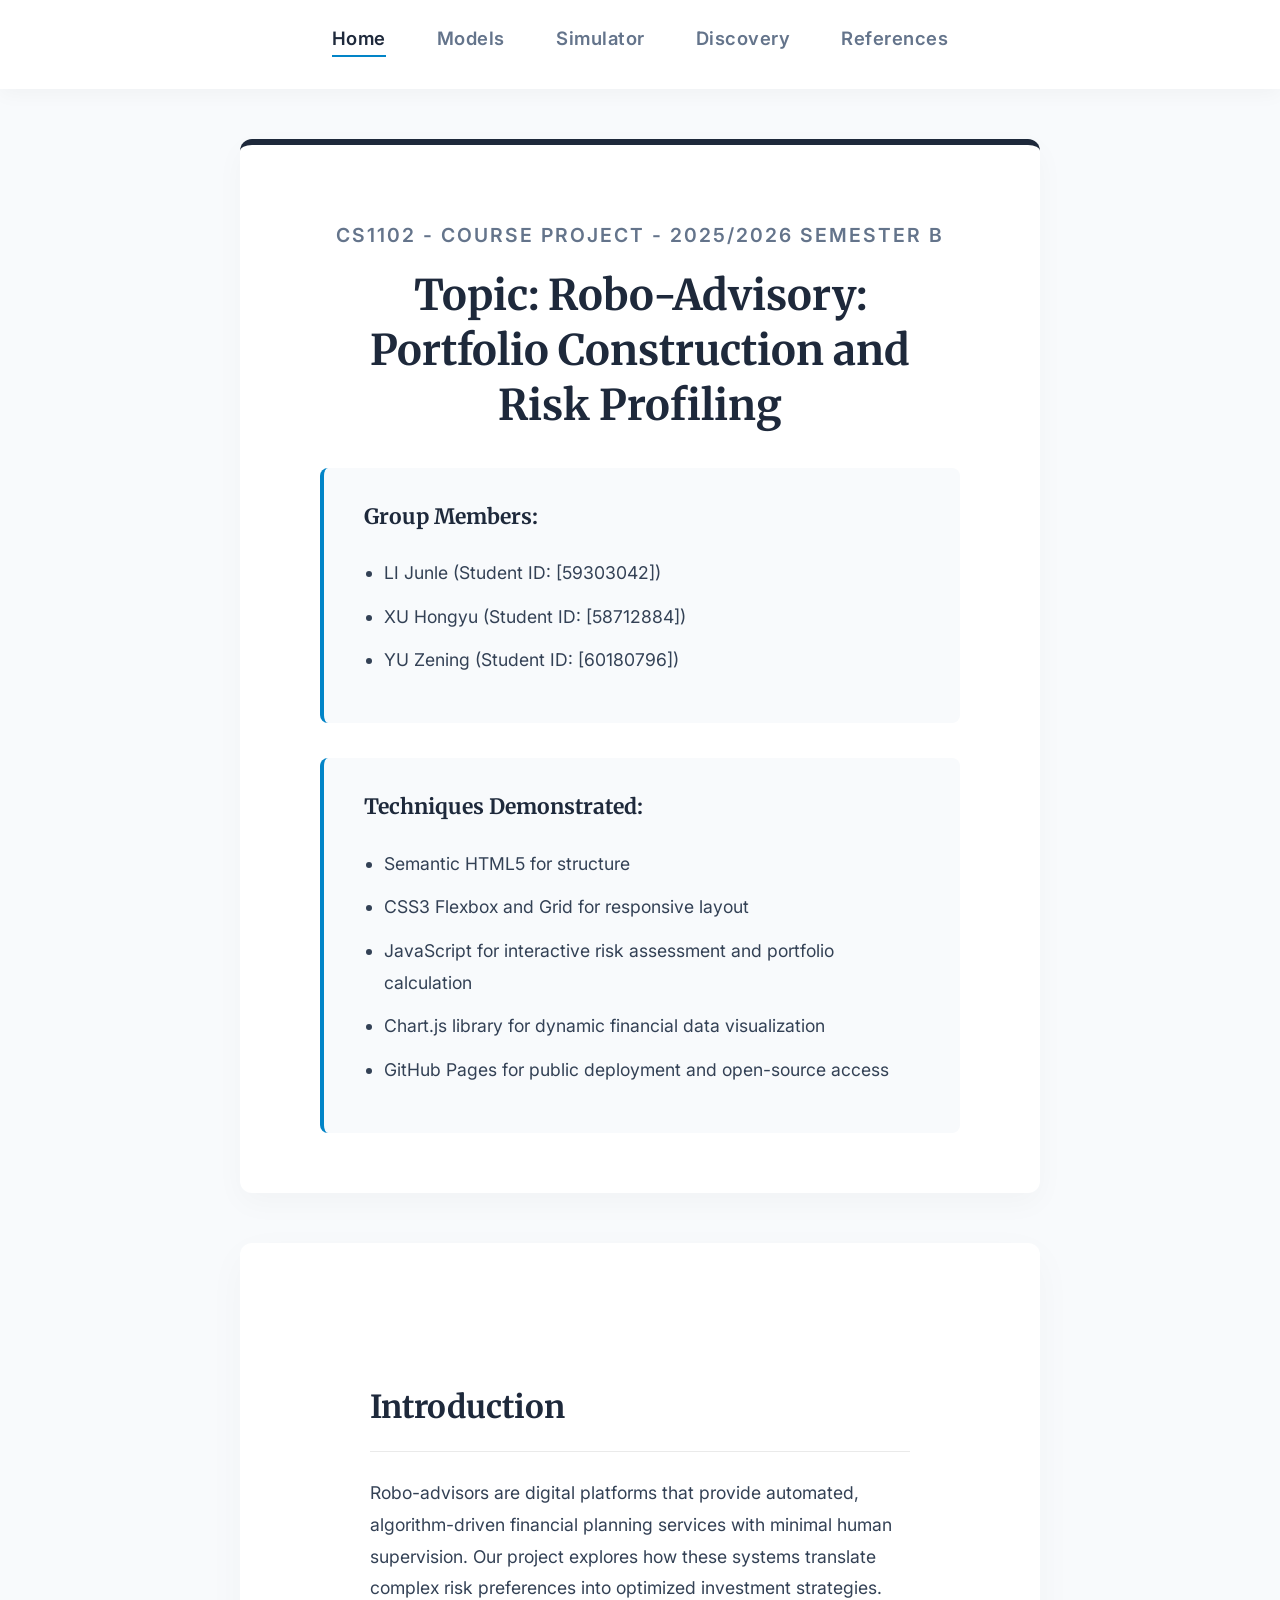
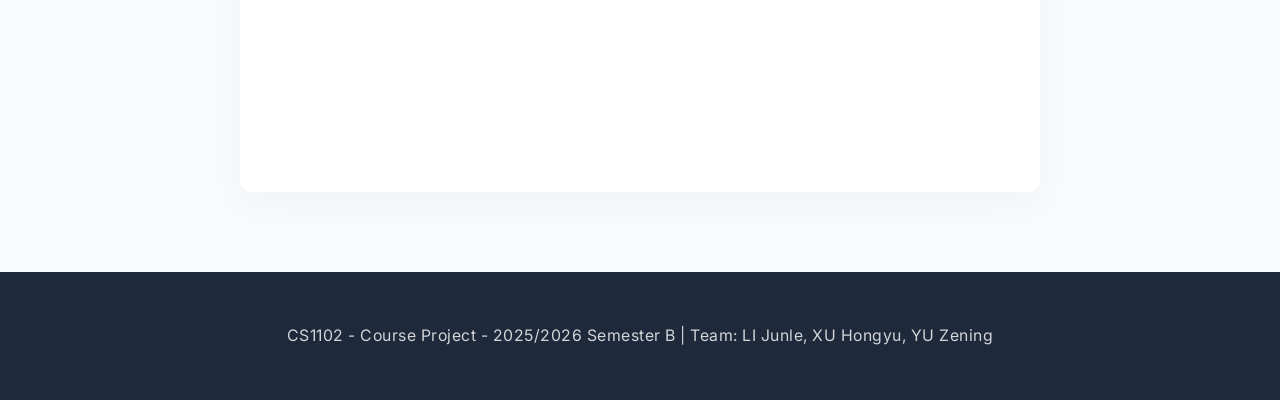
==== 1102-main/index.html @ 6f286159 "Finalized" ====
<!DOCTYPE html>
<html lang="en">
  <head>
    <meta charset="UTF-8" />
    <meta name="viewport" content="width=device-width, initial-scale=1.0" />
    <title>CS1102 Project - Robo-Advisory</title>
    <link rel="stylesheet" href="css/style.css" />
    <link rel="stylesheet" href="css/responsive.css" />
  </head>
  <body>
    <nav>
      <ul>
        <li><a href="index.html" class="active">Home</a></li>
        <li><a href="models.html">Models</a></li>
        <li><a href="simulator.html">Simulator</a></li>
        <li><a href="discovery.html">Discovery</a></li>
        <li><a href="references.html">References</a></li>
      </ul>
    </nav>

    <header>
      <h1>CS1102 - Course Project - 2025/2026 Semester B</h1>
      <h2>Topic: Robo-Advisory: Portfolio Construction and Risk Profiling</h2>

      <div class="group-info">
        <h3>Group Members:</h3>
        <ul>
          <li>LI Junle (Student ID: [59303042])</li>
          <li>XU Hongyu (Student ID: [58712884])</li>
          <li>YU Zening (Student ID: [60180796])</li>
        </ul>
      </div>

      <div class="techniques">
        <h3>Techniques Demonstrated:</h3>
        <ul>
          <li>Semantic HTML5 for structure</li>
          <li>CSS3 Flexbox and Grid for responsive layout</li>
          <li>JavaScript for interactive risk assessment and portfolio calculation</li>
          <li>Chart.js library for dynamic financial data visualization</li>
          <li>GitHub Pages for public deployment and open-source access</li>
        </ul>
      </div>
    </header>

    <main>
      <section id="introduction">
        <h2>Introduction</h2>
        <p>
          Robo-advisors are digital platforms that provide automated, algorithm-driven financial planning services with minimal human supervision. Our project explores how these systems translate complex risk preferences into optimized investment strategies.
        </p>
      </section>
    </main>

    <footer>
      <p>CS1102 - Course Project - 2025/2026 Semester B | Team: LI Junle, XU Hongyu, YU Zening</p>
    </footer>
  </body>
</html>
---- 1102-main/css/style.css ----
@import url("https://fonts.googleapis.com/css2?family=Merriweather:wght@300;400;700&family=Inter:wght@300;400;600&display=swap");

/* =============================================================================
   CS1102 course site — global layout (from course template)
   ============================================================================= */

:root {
  --primary-color: #1e293b;
  --accent-color: #0284c7;
  --bg-body: #f8fafc;
  --bg-card: #ffffff;
  --text-main: #334155;
  --text-muted: #64748b;
  --white: #ffffff;
  --border-light: #e2e8f0;
  --radius-lg: 16px;
  --radius-md: 10px;
  /* Simulator dashboard (mapped to same palette) */
  --sim-elevated: #f1f5f9;
  --sim-accent-soft: rgba(2, 132, 199, 0.12);
  --font-sans: "Inter", system-ui, sans-serif;
  --font-mono: ui-monospace, "Cascadia Code", monospace;
}

*,
*::before,
*::after {
  box-sizing: border-box;
}

html {
  scroll-behavior: smooth;
}

body {
  font-family: var(--font-sans);
  background-color: var(--bg-body);
  color: var(--text-main);
  line-height: 1.8;
  font-size: 1.1em;
  margin: 0;
  padding: 0;
  -webkit-font-smoothing: antialiased;
}

h1,
h2,
h3 {
  font-family: "Merriweather", serif;
  color: var(--primary-color);
  font-weight: 700;
}

nav {
  background-color: var(--white);
  padding: 22px 0;
  box-shadow: 0 4px 20px rgba(0, 0, 0, 0.04);
  position: sticky;
  top: 0;
  z-index: 100;
}

nav ul {
  list-style: none;
  margin: 0;
  padding: 0;
  display: flex;
  flex-wrap: wrap;
  justify-content: center;
  gap: clamp(1rem, 4vw, 60px);
}

nav a {
  color: var(--text-muted);
  text-decoration: none;
  font-weight: 600;
  font-size: 1.05em;
  letter-spacing: 0.5px;
  transition: all 0.3s ease;
  padding-bottom: 6px;
  border-bottom: 2px solid transparent;
}

nav a:hover,
nav a:focus-visible {
  color: var(--primary-color);
  border-bottom: 2px solid var(--accent-color);
  outline: none;
}

nav a.active {
  color: var(--primary-color);
  border-bottom-color: var(--accent-color);
}

header,
main {
  max-width: 800px;
  margin: 50px auto;
  background: var(--white);
  padding: 70px 90px;
  border-radius: 12px;
  box-shadow: 0 12px 40px rgba(0, 0, 0, 0.03);
}

/* Wider main for simulator dashboard (two columns) */
body.page-simulator header,
body.page-simulator main {
  max-width: 1100px;
}

header {
  text-align: center;
  padding: 60px 80px;
  border-top: 6px solid var(--primary-color);
  box-shadow: 0 10px 30px rgba(0, 0, 0, 0.03);
}

header h1 {
  font-size: 1.1em;
  color: var(--text-muted);
  font-family: var(--font-sans);
  text-transform: uppercase;
  letter-spacing: 2px;
  font-weight: 600;
  margin-bottom: 15px;
}

header h2 {
  font-size: 2.4em;
  line-height: 1.3;
  margin-top: 0;
  margin-bottom: 35px;
  color: var(--primary-color);
}

.group-info,
.techniques {
  background-color: var(--bg-body);
  border-left: 4px solid var(--accent-color);
  color: var(--text-main);
  padding: 30px 40px;
  border-radius: 8px;
  text-align: left;
  margin-top: 35px;
}

.group-info h3,
.techniques h3 {
  margin-top: 0;
  font-size: 1.2em;
  color: var(--primary-color);
}

ul {
  padding-left: 20px;
}

li {
  margin-bottom: 12px;
}

section {
  margin-bottom: 60px;
}

section h2 {
  font-size: 1.8em;
  border-bottom: 1px solid #eaeaea;
  padding-bottom: 15px;
  margin-bottom: 25px;
}

section strong {
  color: var(--primary-color);
}

main a {
  color: var(--accent-color);
  font-weight: 600;
}

main a:hover {
  text-decoration: underline;
}

footer {
  text-align: center;
  padding: 50px 20px;
  background-color: var(--primary-color);
  color: rgba(255, 255, 255, 0.8);
  font-size: 0.9em;
  letter-spacing: 0.5px;
  margin-top: 80px;
}

footer p {
  margin: 0;
}

main section {
  padding: 40px;
  border-radius: 12px;
  transition: transform 0.3s ease;
}

main section:nth-child(even) {
  background-color: #f1f5f9;
  border-left: 5px solid var(--primary-color);
}

main section:hover {
  transform: translateY(-3px);
  box-shadow: 0 8px 25px rgba(0, 0, 0, 0.04);
}

.section-img {
  width: 100%;
  max-width: 600px;
  height: auto;
  border-radius: 8px;
  margin: 20px 0;
  box-shadow: 0 4px 15px rgba(0, 0, 0, 0.1);
  display: block;
}

/* =============================================================================
   Simulator — embedded dashboard (questionnaire + allocation chart)
   ============================================================================= */

.simulator-dashboard {
  display: flex;
  flex-direction: column;
  gap: 1.5rem;
}

.simulator-dashboard .card {
  background: var(--bg-card);
  border: 1px solid var(--border-light);
  border-radius: var(--radius-lg);
  box-shadow: 0 8px 32px rgba(30, 41, 59, 0.06);
  padding: 1.75rem 1.75rem 2rem;
}

.simulator-dashboard .card-header h2 {
  font-family: "Merriweather", serif;
  font-size: 1.35rem;
  margin: 0 0 0.5rem;
  border-bottom: none;
  padding-bottom: 0;
}

.simulator-dashboard .card-lead {
  margin: 0;
  color: var(--text-muted);
  font-size: 0.95rem;
}

.profile-form {
  display: flex;
  flex-direction: column;
  gap: 1.5rem;
}

.form-group {
  display: flex;
  flex-direction: column;
  gap: 0.5rem;
}

.form-row {
  display: flex;
  align-items: center;
  justify-content: space-between;
  gap: 1rem;
}

.form-label {
  font-weight: 600;
  font-size: 0.95rem;
  color: var(--text-main);
}

.value-badge {
  font-family: var(--font-mono);
  font-size: 0.95rem;
  font-weight: 500;
  padding: 0.35rem 0.75rem;
  border-radius: 8px;
  background: var(--sim-elevated);
  border: 1px solid var(--border-light);
  min-width: 3rem;
  text-align: center;
  color: var(--accent-color);
}

.value-badge--accent {
  background: var(--sim-accent-soft);
  border-color: rgba(2, 132, 199, 0.35);
}

.range-input {
  -webkit-appearance: none;
  appearance: none;
  width: 100%;
  height: 8px;
  border-radius: 4px;
  background: var(--sim-elevated);
  outline: none;
}

.range-input::-webkit-slider-thumb {
  -webkit-appearance: none;
  appearance: none;
  width: 22px;
  height: 22px;
  border-radius: 50%;
  background: linear-gradient(180deg, #fff, #e2e8f0);
  border: 2px solid var(--accent-color);
  cursor: pointer;
  box-shadow: 0 2px 8px rgba(0, 0, 0, 0.12);
  transition: transform 0.15s ease;
}

.range-input::-webkit-slider-thumb:hover {
  transform: scale(1.08);
}

.range-input::-moz-range-thumb {
  width: 22px;
  height: 22px;
  border-radius: 50%;
  background: linear-gradient(180deg, #fff, #e2e8f0);
  border: 2px solid var(--accent-color);
  cursor: pointer;
}

.range-input--accent::-webkit-slider-thumb {
  border-color: #0369a1;
  box-shadow: 0 0 0 3px var(--sim-accent-soft);
}

.field-hint {
  margin: 0;
  font-size: 0.8rem;
  color: var(--text-muted);
  line-height: 1.45;
}

.risk-scale {
  display: flex;
  justify-content: space-between;
  font-size: 0.75rem;
  color: var(--text-muted);
  margin-top: -0.25rem;
}

.select-input {
  width: 100%;
  padding: 0.75rem 1rem;
  font-family: var(--font-sans);
  font-size: 0.95rem;
  color: var(--text-main);
  background: var(--sim-elevated);
  border: 1px solid var(--border-light);
  border-radius: var(--radius-md);
  cursor: pointer;
  transition: border-color 0.2s, box-shadow 0.2s;
}

.select-input:hover,
.select-input:focus {
  border-color: var(--accent-color);
  outline: none;
  box-shadow: 0 0 0 3px var(--sim-accent-soft);
}

.form-actions {
  padding-top: 0.5rem;
}

.btn {
  display: inline-flex;
  align-items: center;
  justify-content: center;
  gap: 0.5rem;
  padding: 0.85rem 1.5rem;
  font-family: var(--font-sans);
  font-size: 1rem;
  font-weight: 600;
  border: none;
  border-radius: var(--radius-md);
  cursor: pointer;
  transition: transform 0.15s, box-shadow 0.2s;
}

.btn-primary {
  width: 100%;
  color: var(--white);
  background: linear-gradient(135deg, var(--accent-color), #0369a1);
  box-shadow: 0 4px 16px rgba(2, 132, 199, 0.25);
}

.btn-primary:hover {
  transform: translateY(-1px);
  box-shadow: 0 6px 22px rgba(2, 132, 199, 0.3);
}

.btn-primary:active {
  transform: translateY(0);
}

/* Results: stacked vertically — metrics row on top, bar chart below */
.results-stack {
  display: flex;
  flex-direction: column;
  gap: 1.25rem;
}

.metrics-row {
  display: flex;
  gap: 1rem;
}

.metrics-row .metric {
  flex: 1;
  min-width: 0;
}

.metric {
  padding: 1rem 1.25rem;
  background: var(--sim-elevated);
  border-radius: var(--radius-md);
  border: 1px solid var(--border-light);
}

.metric dt {
  margin: 0;
  font-size: 0.72rem;
  text-transform: uppercase;
  letter-spacing: 0.06em;
  color: var(--text-muted);
}

.metric dd {
  margin: 0.3rem 0 0;
  font-size: 1.25rem;
  font-weight: 700;
  font-family: var(--font-mono);
  color: var(--primary-color);
}

.chart-wrap {
  position: relative;
  width: 100%;
  height: 240px;
  min-width: 0;
  padding: 1rem;
  background: var(--sim-elevated);
  border-radius: var(--radius-md);
  border: 1px solid var(--border-light);
}

.chart-wrap canvas {
  display: block;
  width: 100% !important;
  height: 100% !important;
}

.chart-placeholder {
  text-align: center;
  color: var(--text-muted);
  font-size: 0.95rem;
  padding: 2rem 1rem;
}

.chart-wrap.has-chart .chart-placeholder {
  display: none;
}
---- 1102-main/css/responsive.css ----
/* =============================================================================
   Responsive — course nav + simulator dashboard
   ============================================================================= */

@media (max-width: 900px) {
  header,
  main {
    margin-left: 1rem;
    margin-right: 1rem;
    padding: 40px 28px;
  }

  body.page-simulator header,
  body.page-simulator main {
    margin-left: 1rem;
    margin-right: 1rem;
  }
}

@media (min-width: 640px) {
  .btn-primary {
    width: auto;
    min-width: 240px;
  }

  .form-actions {
    display: flex;
    justify-content: flex-start;
  }
}

@media (min-width: 900px) {
  .simulator-dashboard {
    flex-direction: row;
    align-items: flex-start;
  }

  .simulator-dashboard .questionnaire-card {
    flex: 1;
    min-width: 0;
    max-width: 520px;
  }

  .simulator-dashboard .results-card {
    flex: 1.15;
    min-width: 0;
  }
}

@media (max-width: 599px) {
  nav ul {
    gap: 0.75rem 1.25rem;
  }

  .metrics-row {
    flex-direction: column;
  }
}

@media (prefers-reduced-motion: reduce) {
  html {
    scroll-behavior: auto;
  }

  main section,
  .btn-primary,
  .range-input::-webkit-slider-thumb {
    transition: none;
  }

  main section:hover {
    transform: none;
  }
}
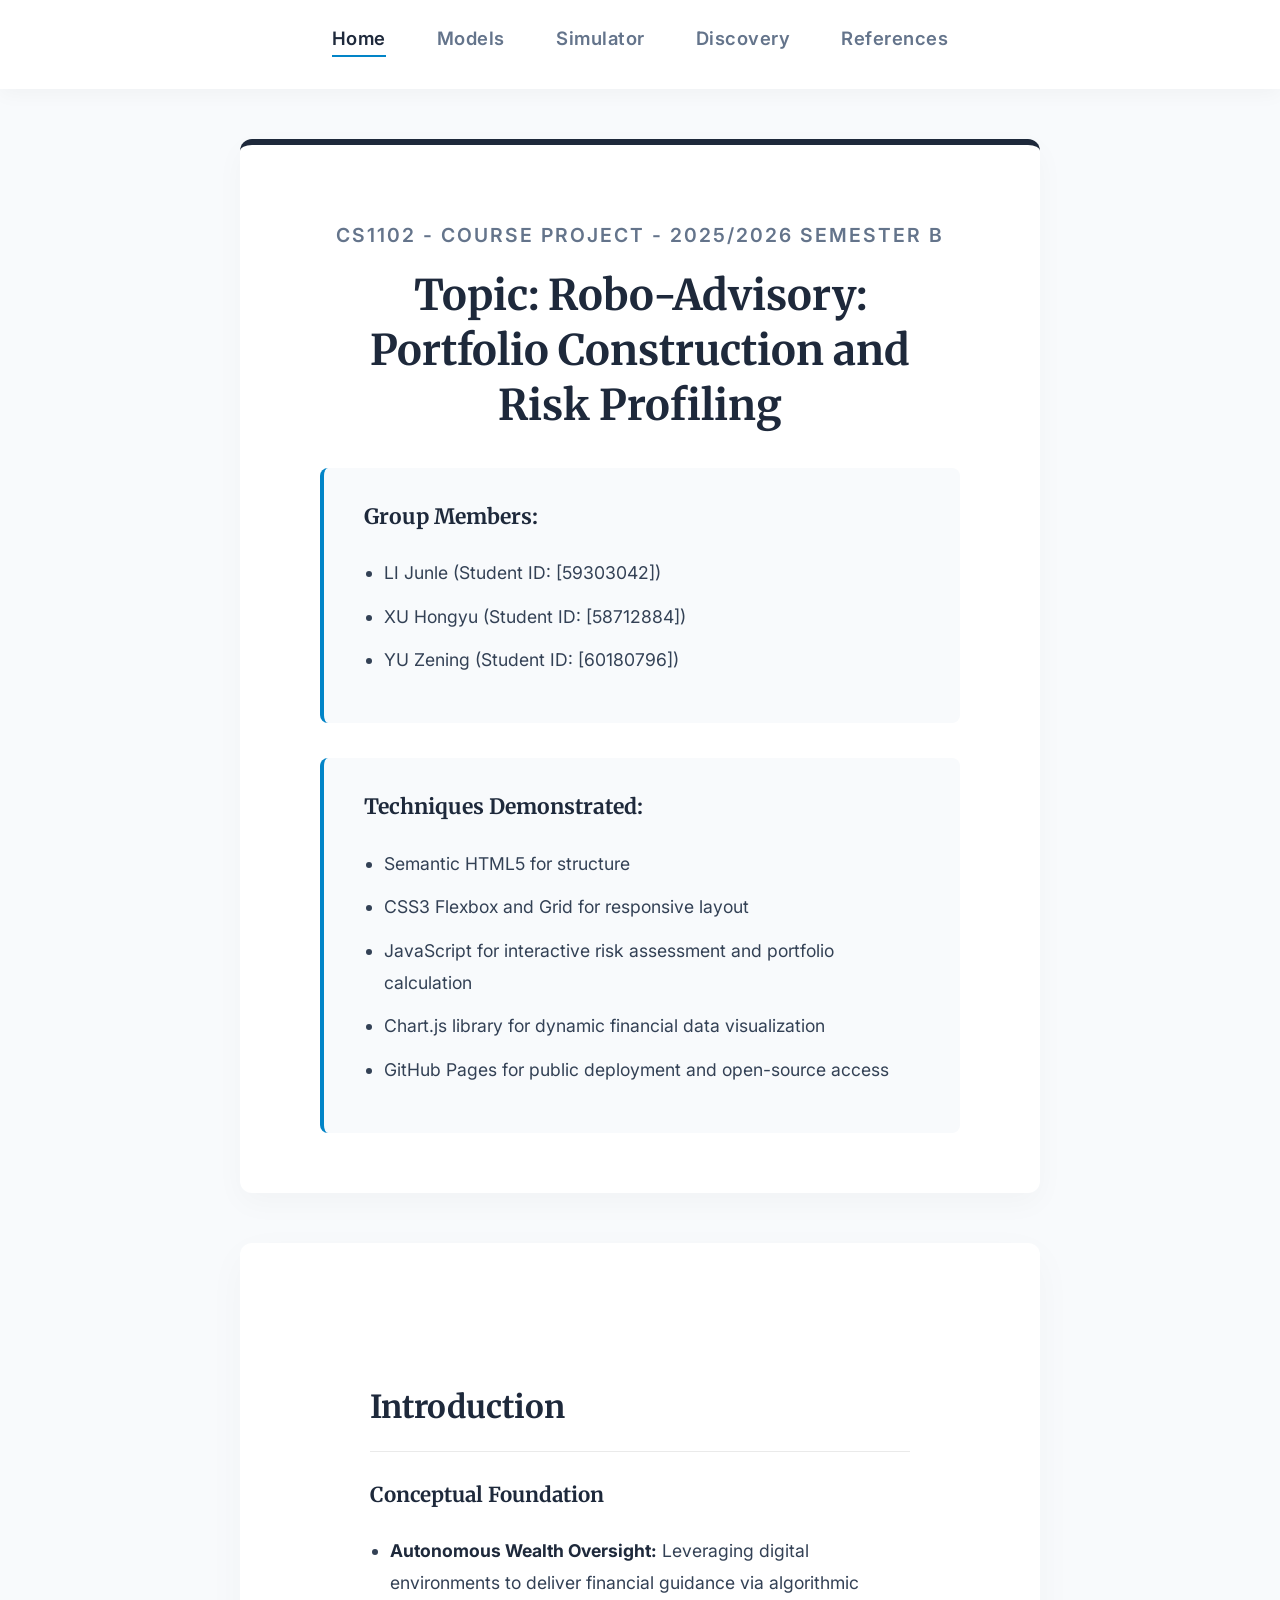
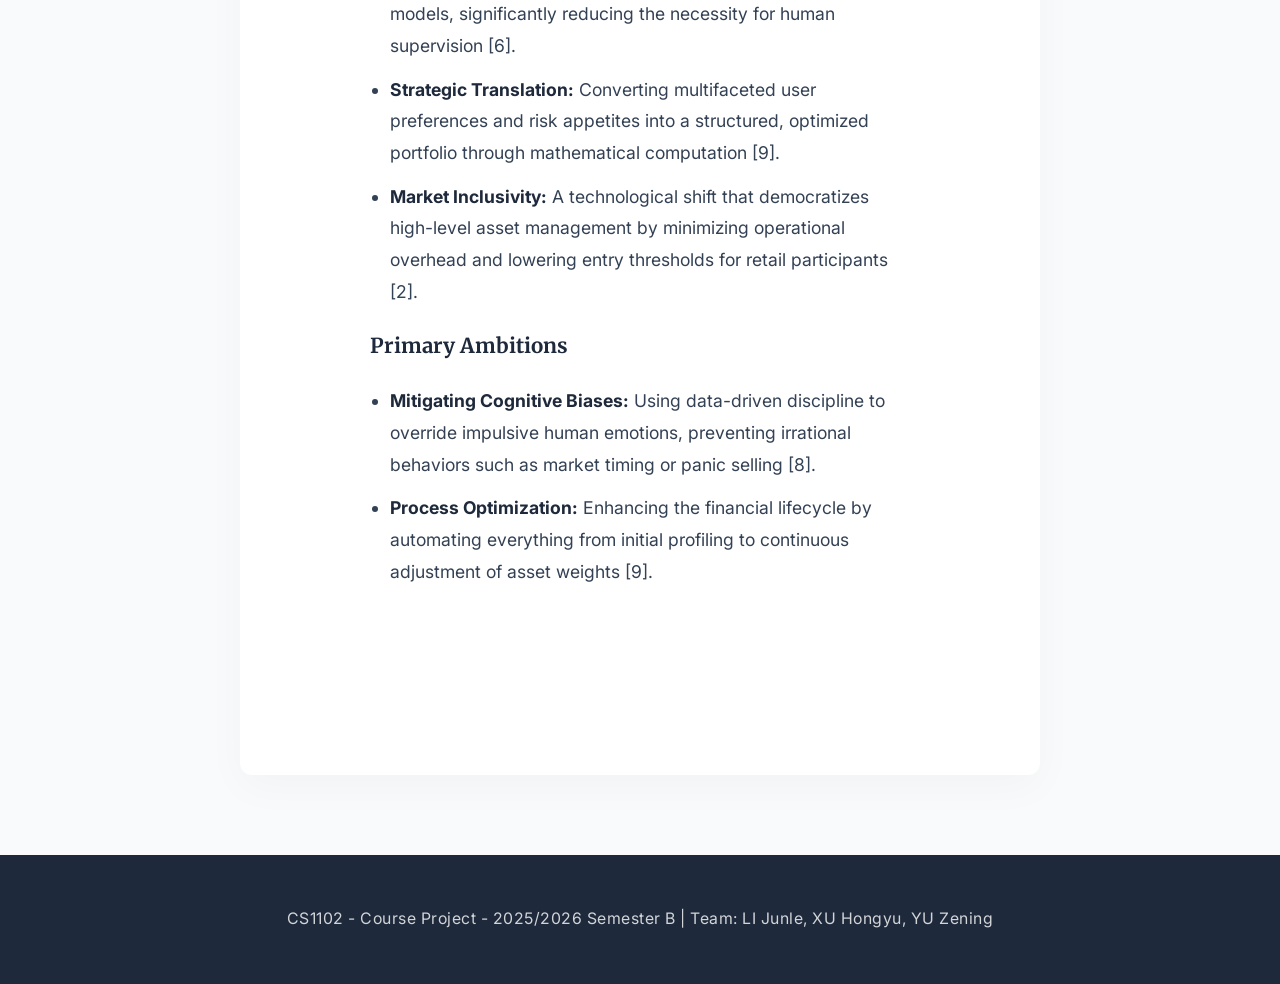
==== commit 5feb4fcb: "1" ====
--- a/1102-main/index.html
+++ b/1102-main/index.html
@@ -46,9 +46,18 @@
     <main>
       <section id="introduction">
         <h2>Introduction</h2>
-        <p>
-          Robo-advisors are digital platforms that provide automated, algorithm-driven financial planning services with minimal human supervision. Our project explores how these systems translate complex risk preferences into optimized investment strategies.
-        </p>
+        <h3>Conceptual Foundation</h3>
+        <ul>
+          <li><strong>Autonomous Wealth Oversight:</strong> Leveraging digital environments to deliver financial guidance via algorithmic models, significantly reducing the necessity for human supervision [6].</li>
+          <li><strong>Strategic Translation:</strong> Converting multifaceted user preferences and risk appetites into a structured, optimized portfolio through mathematical computation [9].</li>
+          <li><strong>Market Inclusivity:</strong> A technological shift that democratizes high-level asset management by minimizing operational overhead and lowering entry thresholds for retail participants [2].</li>
+        </ul>
+
+        <h3>Primary Ambitions</h3>
+        <ul>
+          <li><strong>Mitigating Cognitive Biases:</strong> Using data-driven discipline to override impulsive human emotions, preventing irrational behaviors such as market timing or panic selling [8].</li>
+          <li><strong>Process Optimization:</strong> Enhancing the financial lifecycle by automating everything from initial profiling to continuous adjustment of asset weights [9].</li>
+        </ul>
       </section>
     </main>
 
--- a/1102-main/css/style.css
+++ b/1102-main/css/style.css
@@ -175,6 +175,52 @@
   color: var(--primary-color);
 }
 
+.section-toc ul {
+  columns: 2;
+  column-gap: 2rem;
+  padding-left: 1.2rem;
+}
+
+.section-toc li {
+  break-inside: avoid;
+}
+
+.section-toc a {
+  text-decoration: none;
+}
+
+.section-toc a:hover {
+  text-decoration: underline;
+}
+
+section table {
+  width: 100%;
+  border-collapse: collapse;
+  margin: 12px 0 24px;
+  background: var(--white);
+  border: 1px solid var(--border-light);
+  border-radius: 8px;
+  overflow: hidden;
+  font-size: 0.95rem;
+}
+
+section th,
+section td {
+  border: 1px solid var(--border-light);
+  padding: 10px 12px;
+  text-align: center;
+}
+
+section th {
+  background: #e2e8f0;
+  color: var(--primary-color);
+  font-weight: 700;
+}
+
+section tr:nth-child(even) td {
+  background: #f8fafc;
+}
+
 main a {
   color: var(--accent-color);
   font-weight: 600;
@@ -477,3 +523,55 @@
 .chart-wrap.has-chart .chart-placeholder {
   display: none;
 }
+
+.comparison-section {
+  margin-top: 20px;
+  border-top: 1px solid var(--border-light);
+  padding-top: 20px;
+}
+
+.comparison-section h3 {
+  margin: 0 0 12px;
+  font-size: 1.15rem;
+  text-align: left;
+}
+
+.comparison-cards {
+  display: grid;
+  grid-template-columns: repeat(2, minmax(0, 1fr));
+  gap: 1rem;
+}
+
+.comparison-card {
+  background: var(--sim-elevated);
+  border: 1px solid var(--border-light);
+  border-radius: var(--radius-md);
+  padding: 1rem 1.1rem;
+}
+
+.comparison-card h4 {
+  margin: 0 0 0.6rem;
+  font-family: "Merriweather", serif;
+  font-size: 1rem;
+  color: var(--primary-color);
+  text-align: left;
+}
+
+.comparison-card p {
+  margin: 0.25rem 0;
+  font-size: 0.95rem;
+  text-align: left;
+}
+
+.comparison-chart-wrap {
+  position: relative;
+  min-height: 280px;
+  margin-top: 12px;
+}
+
+#risk-score-method code {
+  overflow-x: auto;
+  white-space: nowrap;
+  display: inline-block;
+  max-width: 100%;
+}
--- a/1102-main/css/responsive.css
+++ b/1102-main/css/responsive.css
@@ -52,6 +52,18 @@
     gap: 0.75rem 1.25rem;
   }
 
+  .section-toc ul {
+    columns: 1;
+  }
+
+  section table {
+    font-size: 0.88rem;
+  }
+
+  .comparison-cards {
+    grid-template-columns: 1fr;
+  }
+
   .metrics-row {
     flex-direction: column;
   }
